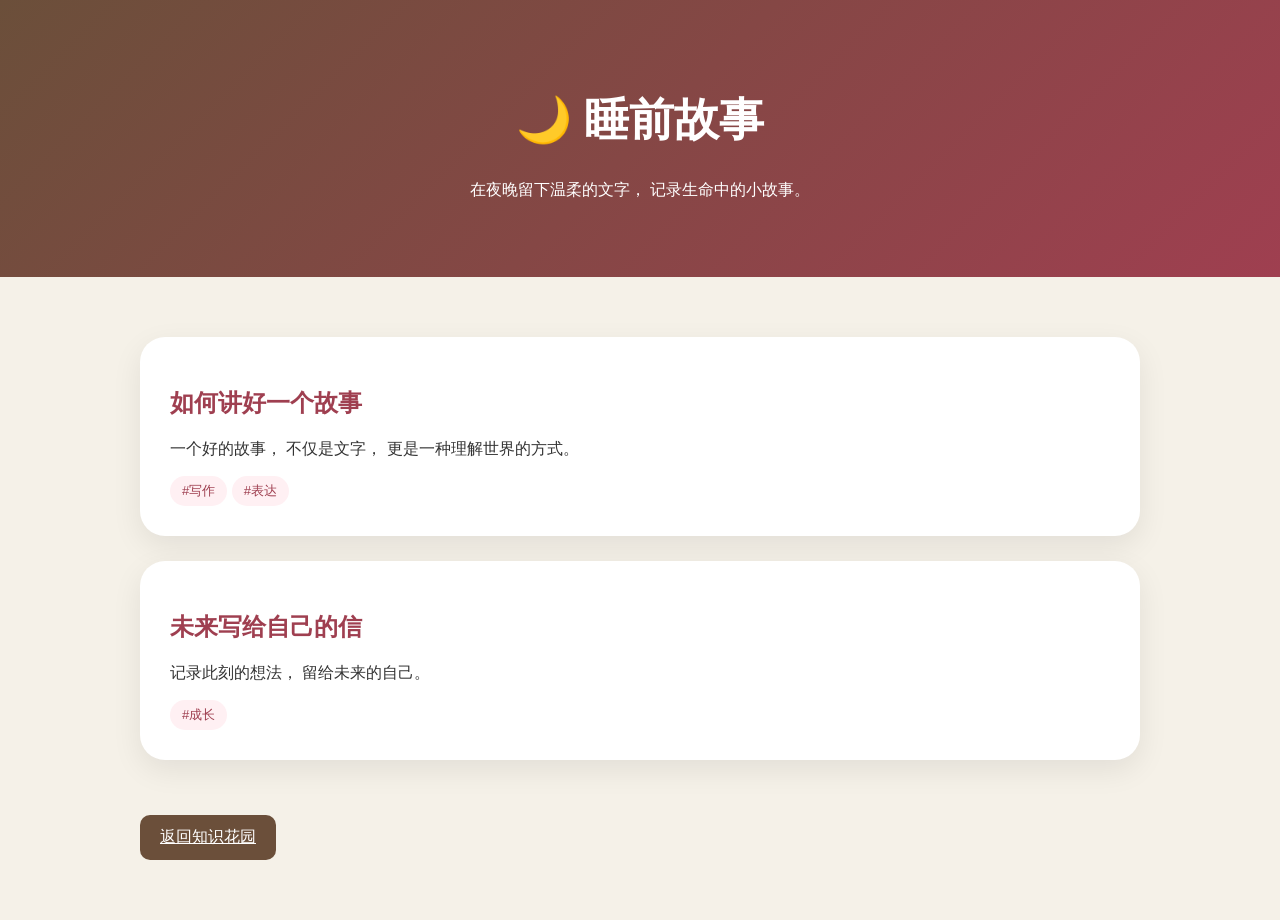
==== stories.html @ 87fac650 "Create stories.html" ====
<!DOCTYPE html>
<html lang="zh-CN">

<head>

<meta charset="UTF-8">

<meta name="viewport" content="width=device-width, initial-scale=1.0">

<title>睡前故事 | 红玫瑰的知识花园</title>


<style>

body{

margin:0;

background:#f5f1e8;

font-family:
"Microsoft YaHei",
sans-serif;

color:#333;

}


header{

background:
linear-gradient(
135deg,
#6b4f3a,
#9f3f50
);

color:white;

padding:60px 20px;

text-align:center;

}


h1{

font-size:45px;

}


.container{

max-width:1000px;

margin:40px auto;

padding:20px;

}


.story-card{

background:white;

padding:30px;

border-radius:25px;

margin-bottom:25px;

box-shadow:
0 10px 30px rgba(0,0,0,.08);

}


.story-card h2{

color:#9f3f50;

}


.tag{

display:inline-block;

background:#fff0f3;

color:#9f3f50;

padding:6px 12px;

border-radius:20px;

font-size:13px;

}



.back{

display:inline-block;

margin-top:30px;

background:#6b4f3a;

color:white;

padding:12px 20px;

border-radius:10px;

}


</style>

</head>


<body>


<header>

<h1>
🌙 睡前故事
</h1>

<p>
在夜晚留下温柔的文字，
记录生命中的小故事。
</p>

</header>



<div class="container">


<div class="story-card">


<h2>
如何讲好一个故事
</h2>


<p>
一个好的故事，
不仅是文字，
更是一种理解世界的方式。
</p>


<span class="tag">
#写作
</span>

<span class="tag">
#表达
</span>



</div>





<div class="story-card">


<h2>
未来写给自己的信
</h2>


<p>

记录此刻的想法，
留给未来的自己。

</p>


<span class="tag">
#成长
</span>


</div>




<a class="back" href="index.html">

返回知识花园

</a>


</div>


</body>

</html>
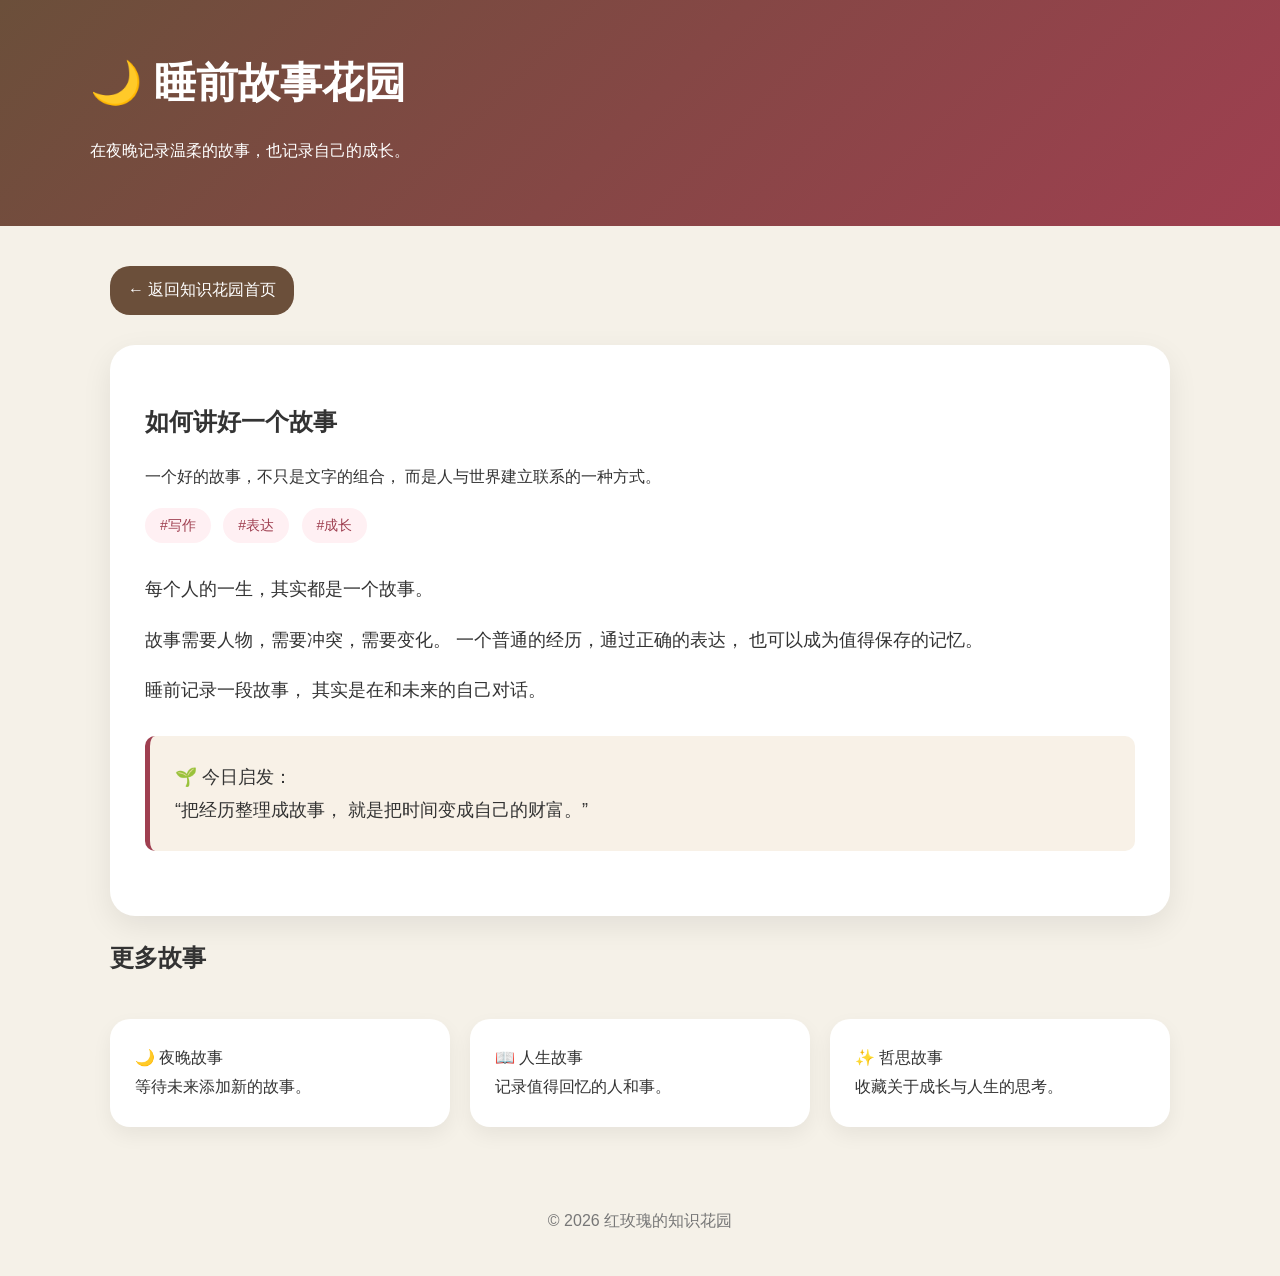
==== commit 7cef1d44: "Add files via upload" ====
--- a/stories.html
+++ b/stories.html
@@ -1,219 +1,207 @@
 <!DOCTYPE html>
 <html lang="zh-CN">
-
 <head>
-
 <meta charset="UTF-8">
-
 <meta name="viewport" content="width=device-width, initial-scale=1.0">
-
-<title>睡前故事 | 红玫瑰的知识花园</title>
-
+<title>红玫瑰的知识花园 - 睡前故事</title>
 
 <style>
-
+*{box-sizing:border-box}
 body{
-
 margin:0;
-
 background:#f5f1e8;
-
-font-family:
-"Microsoft YaHei",
-sans-serif;
-
 color:#333;
-
-}
-
+font-family:"Microsoft YaHei","PingFang SC",Arial,sans-serif;
+line-height:1.8;
+}
+a{text-decoration:none;color:inherit}
 
 header{
-
-background:
-linear-gradient(
-135deg,
-#6b4f3a,
-#9f3f50
-);
-
+background:linear-gradient(135deg,#6b4f3a,#9f3f50);
 color:white;
-
-padding:60px 20px;
-
+padding:45px 20px;
+}
+
+.header-inner{
+max-width:1100px;
+margin:auto;
+}
+
+h1{
+font-size:42px;
+margin:0 0 10px;
+}
+
+.container{
+max-width:1100px;
+margin:40px auto;
+padding:0 20px;
+}
+
+.back{
+display:inline-block;
+background:#6b4f3a;
+color:white;
+padding:10px 18px;
+border-radius:20px;
+margin-bottom:30px;
+}
+
+.story-card{
+background:white;
+border-radius:25px;
+padding:35px;
+box-shadow:0 10px 30px rgba(0,0,0,.08);
+}
+
+.tag{
+display:inline-block;
+background:#fff0f3;
+color:#9f3f50;
+padding:5px 15px;
+border-radius:20px;
+margin-right:8px;
+font-size:14px;
+}
+
+.story-content{
+margin-top:30px;
+font-size:18px;
+}
+
+.quote{
+margin:30px 0;
+padding:25px;
+background:#f8f1e7;
+border-left:5px solid #9f3f50;
+border-radius:10px;
+}
+
+.more{
+margin-top:40px;
+display:grid;
+grid-template-columns:repeat(3,1fr);
+gap:20px;
+}
+
+.item{
+background:white;
+padding:25px;
+border-radius:20px;
+box-shadow:0 8px 20px rgba(0,0,0,.06);
+}
+
+footer{
 text-align:center;
-
-}
-
-
-h1{
-
-font-size:45px;
-
-}
-
-
-.container{
-
-max-width:1000px;
-
-margin:40px auto;
-
-padding:20px;
-
-}
-
-
-.story-card{
-
-background:white;
-
-padding:30px;
-
-border-radius:25px;
-
-margin-bottom:25px;
-
-box-shadow:
-0 10px 30px rgba(0,0,0,.08);
-
-}
-
-
-.story-card h2{
-
-color:#9f3f50;
-
-}
-
-
-.tag{
-
-display:inline-block;
-
-background:#fff0f3;
-
-color:#9f3f50;
-
-padding:6px 12px;
-
-border-radius:20px;
-
-font-size:13px;
-
-}
-
-
-
-.back{
-
-display:inline-block;
-
-margin-top:30px;
-
-background:#6b4f3a;
-
-color:white;
-
-padding:12px 20px;
-
-border-radius:10px;
-
-}
-
-
+padding:40px;
+color:#777;
+}
+
+@media(max-width:700px){
+h1{font-size:32px}
+.more{grid-template-columns:1fr}
+}
 </style>
 
 </head>
 
-
 <body>
 
-
 <header>
-
-<h1>
-🌙 睡前故事
-</h1>
-
-<p>
-在夜晚留下温柔的文字，
-记录生命中的小故事。
-</p>
-
+<div class="header-inner">
+<h1>🌙 睡前故事花园</h1>
+<p>在夜晚记录温柔的故事，也记录自己的成长。</p>
+</div>
 </header>
 
 
-
 <div class="container">
 
+<a class="back" href="index.html">
+← 返回知识花园首页
+</a>
+
 
 <div class="story-card">
 
-
-<h2>
-如何讲好一个故事
-</h2>
-
-
-<p>
-一个好的故事，
-不仅是文字，
-更是一种理解世界的方式。
-</p>
-
-
-<span class="tag">
-#写作
-</span>
-
-<span class="tag">
-#表达
-</span>
-
-
-
-</div>
-
-
-
-
-
-<div class="story-card">
-
-
-<h2>
-未来写给自己的信
-</h2>
-
-
-<p>
-
-记录此刻的想法，
-留给未来的自己。
-
-</p>
-
-
-<span class="tag">
-#成长
-</span>
-
-
-</div>
-
-
-
-
-<a class="back" href="index.html">
-
-返回知识花园
-
-</a>
-
-
-</div>
+<h2>如何讲好一个故事</h2>
+
+<p>
+一个好的故事，不只是文字的组合，
+而是人与世界建立联系的一种方式。
+</p>
+
+<div>
+<span class="tag">#写作</span>
+<span class="tag">#表达</span>
+<span class="tag">#成长</span>
+</div>
+
+
+<div class="story-content">
+
+<p>
+每个人的一生，其实都是一个故事。
+</p>
+
+<p>
+故事需要人物，需要冲突，需要变化。
+一个普通的经历，通过正确的表达，
+也可以成为值得保存的记忆。
+</p>
+
+<p>
+睡前记录一段故事，
+其实是在和未来的自己对话。
+</p>
+
+
+<div class="quote">
+🌱 今日启发：
+<br>
+“把经历整理成故事，
+就是把时间变成自己的财富。”
+</div>
+
+
+</div>
+
+</div>
+
+
+
+<h2>更多故事</h2>
+
+<div class="more">
+
+<div class="item">
+🌙 夜晚故事
+<br>
+等待未来添加新的故事。
+</div>
+
+<div class="item">
+📖 人生故事
+<br>
+记录值得回忆的人和事。
+</div>
+
+<div class="item">
+✨ 哲思故事
+<br>
+收藏关于成长与人生的思考。
+</div>
+
+</div>
+
+
+</div>
+
+
+<footer>
+© 2026 红玫瑰的知识花园
+</footer>
 
 
 </body>
-
 </html>
